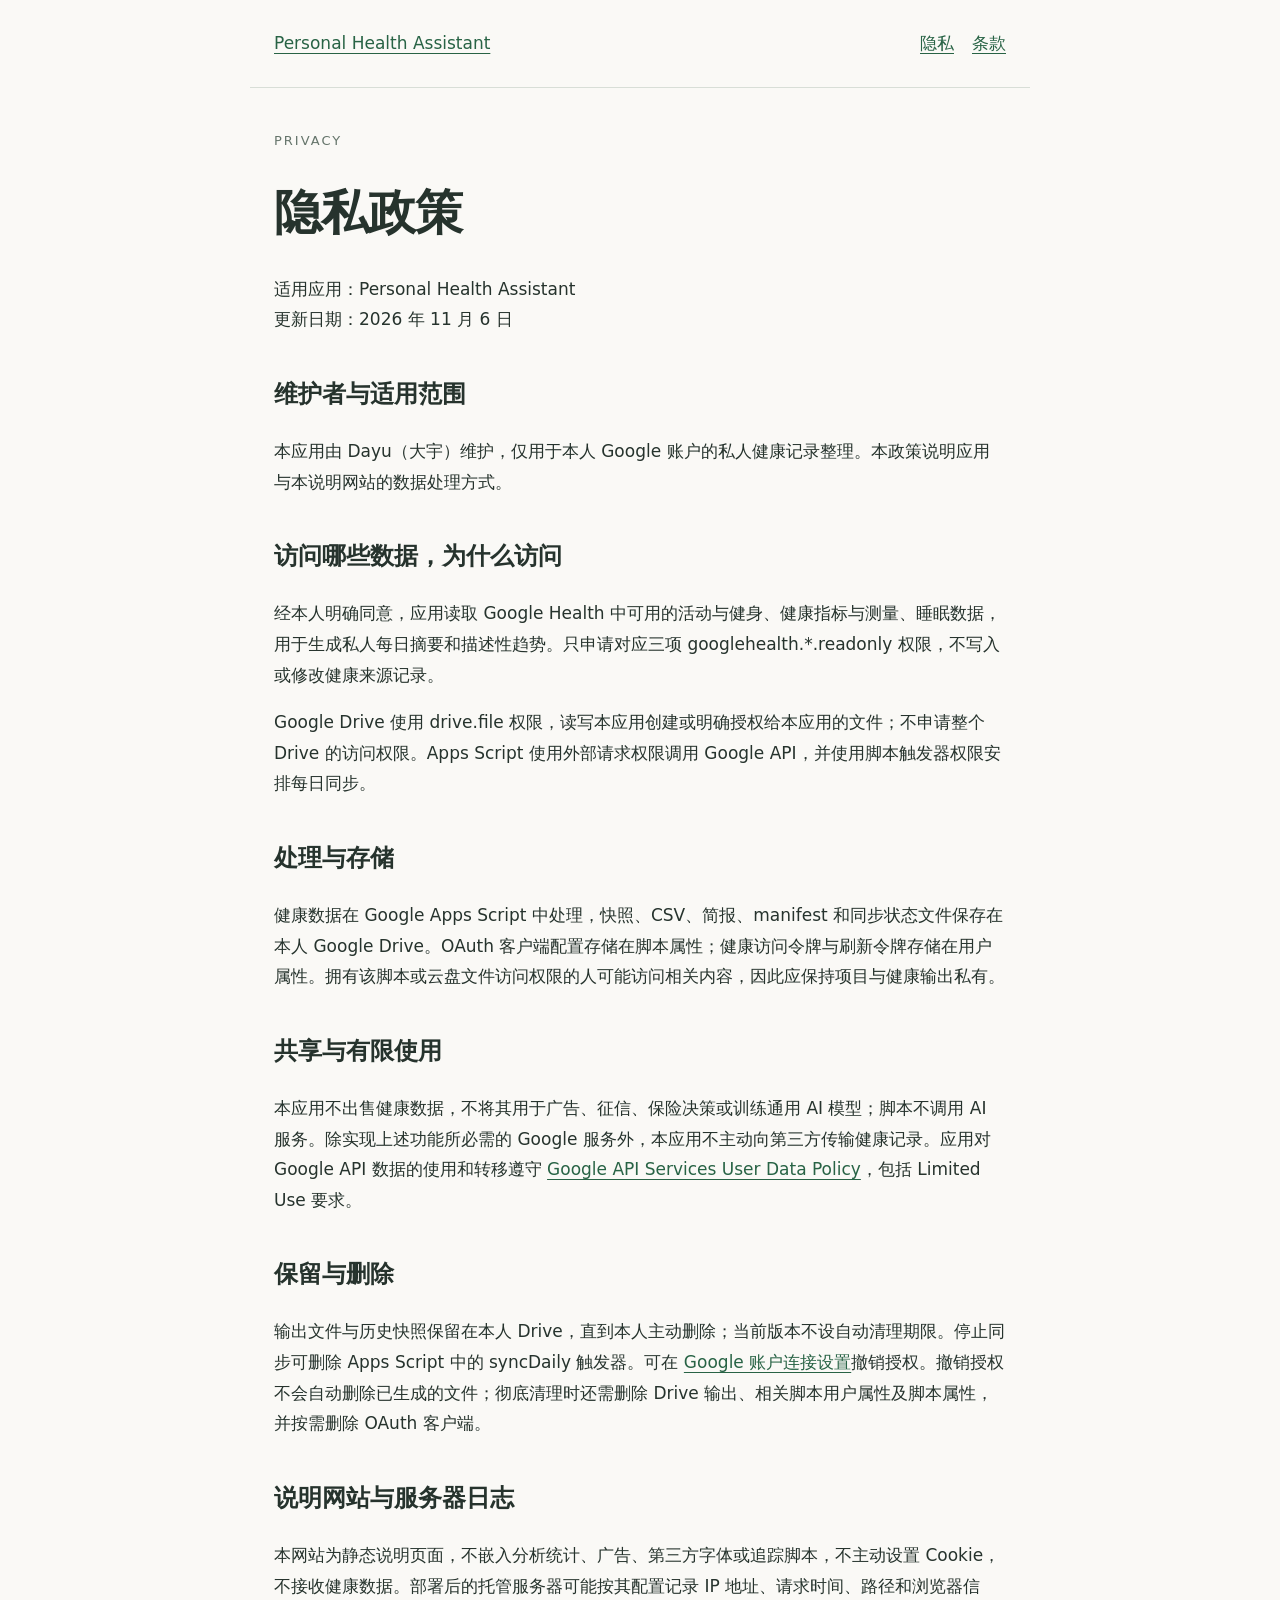
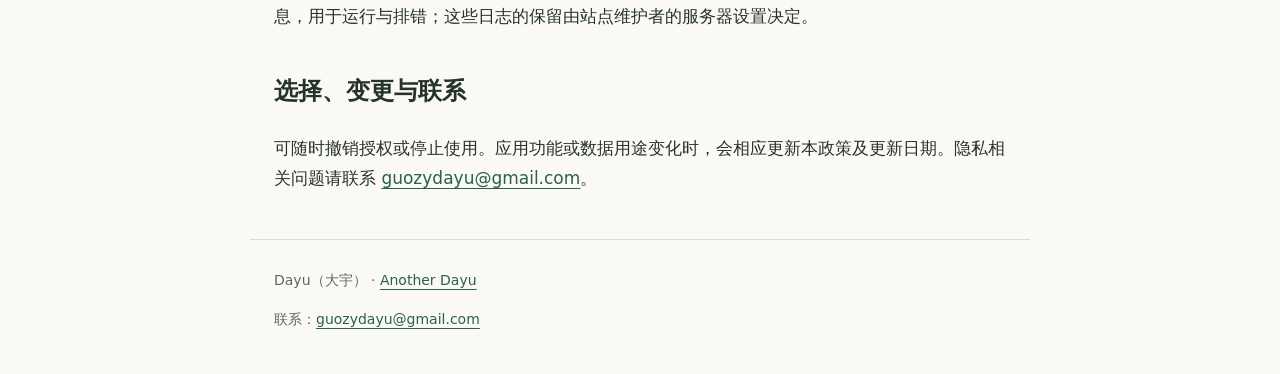
==== health-assistant-site/site/health-assistant/privacy/index.html @ e2cbdb7a "Add personal health assistant informational site and manual deployment guide" ====
<!doctype html><html lang="zh-CN"><head><meta charset="utf-8"><meta name="viewport" content="width=device-width,initial-scale=1"><meta name="description" content="Personal Health Assistant 个人健康助手的应用说明、隐私政策与使用条款。"><title>隐私政策 · Personal Health Assistant</title><link rel="canonical" href="https://anotherdayu.com/health-assistant/privacy/"><link rel="stylesheet" href="../style.css"></head><body><a class="skip" href="#main">跳到正文</a><header><a href="../">Personal Health Assistant</a><nav aria-label="页面导航"><a href="../privacy/">隐私</a><a href="../terms/">条款</a></nav></header><main id="main"><p class="eyebrow">PRIVACY</p><h1>隐私政策</h1><p>适用应用：Personal Health Assistant<br>更新日期：2026 年 11 月 6 日</p><h2>维护者与适用范围</h2><p>本应用由 Dayu（大宇）维护，仅用于本人 Google 账户的私人健康记录整理。本政策说明应用与本说明网站的数据处理方式。</p><h2>访问哪些数据，为什么访问</h2><p>经本人明确同意，应用读取 Google Health 中可用的活动与健身、健康指标与测量、睡眠数据，用于生成私人每日摘要和描述性趋势。只申请对应三项 googlehealth.*.readonly 权限，不写入或修改健康来源记录。</p><p>Google Drive 使用 drive.file 权限，读写本应用创建或明确授权给本应用的文件；不申请整个 Drive 的访问权限。Apps Script 使用外部请求权限调用 Google API，并使用脚本触发器权限安排每日同步。</p><h2>处理与存储</h2><p>健康数据在 Google Apps Script 中处理，快照、CSV、简报、manifest 和同步状态文件保存在本人 Google Drive。OAuth 客户端配置存储在脚本属性；健康访问令牌与刷新令牌存储在用户属性。拥有该脚本或云盘文件访问权限的人可能访问相关内容，因此应保持项目与健康输出私有。</p><h2>共享与有限使用</h2><p>本应用不出售健康数据，不将其用于广告、征信、保险决策或训练通用 AI 模型；脚本不调用 AI 服务。除实现上述功能所必需的 Google 服务外，本应用不主动向第三方传输健康记录。应用对 Google API 数据的使用和转移遵守 <a href="https://developers.google.com/terms/api-services-user-data-policy">Google API Services User Data Policy</a>，包括 Limited Use 要求。</p><h2>保留与删除</h2><p>输出文件与历史快照保留在本人 Drive，直到本人主动删除；当前版本不设自动清理期限。停止同步可删除 Apps Script 中的 syncDaily 触发器。可在 <a href="https://myaccount.google.com/connections">Google 账户连接设置</a>撤销授权。撤销授权不会自动删除已生成的文件；彻底清理时还需删除 Drive 输出、相关脚本用户属性及脚本属性，并按需删除 OAuth 客户端。</p><h2>说明网站与服务器日志</h2><p>本网站为静态说明页面，不嵌入分析统计、广告、第三方字体或追踪脚本，不主动设置 Cookie，不接收健康数据。部署后的托管服务器可能按其配置记录 IP 地址、请求时间、路径和浏览器信息，用于运行与排错；这些日志的保留由站点维护者的服务器设置决定。</p><h2>选择、变更与联系</h2><p>可随时撤销授权或停止使用。应用功能或数据用途变化时，会相应更新本政策及更新日期。隐私相关问题请联系 <a href="mailto:guozydayu@gmail.com">guozydayu@gmail.com</a>。</p></main><footer>Dayu（大宇） · <a href="https://anotherdayu.com/">Another Dayu</a><p>联系：<a href="mailto:guozydayu@gmail.com">guozydayu@gmail.com</a></p></footer></body></html>
---- health-assistant-site/site/health-assistant/style.css ----
*{box-sizing:border-box}body{margin:0;background:#faf9f6;color:#26332d;font:17px/1.8 system-ui,-apple-system,"PingFang SC",sans-serif}main,header,footer{max-width:780px;margin:auto;padding:28px 24px}header{display:flex;justify-content:space-between;border-bottom:1px solid #d8ded7}nav{display:flex;gap:18px;flex-wrap:wrap}a{color:#286345;text-underline-offset:4px}h1{font-size:clamp(32px,6vw,48px);line-height:1.2;letter-spacing:-1px}h2{font-size:24px;margin-top:38px}p,li{max-width:68ch}.eyebrow{font-size:13px;letter-spacing:2px;color:#64746a}.note{border-left:3px solid #73917f;padding:12px 18px;background:#eef2ec}footer{border-top:1px solid #d8ded7;font-size:14px;color:#59685e}.skip{position:absolute;left:-9999px}.skip:focus{left:10px;top:10px;background:white;padding:8px}:focus-visible{outline:3px solid #bb702d;outline-offset:4px}@media(max-width:540px){header{display:block}nav{margin-top:12px}main{padding-top:16px}}
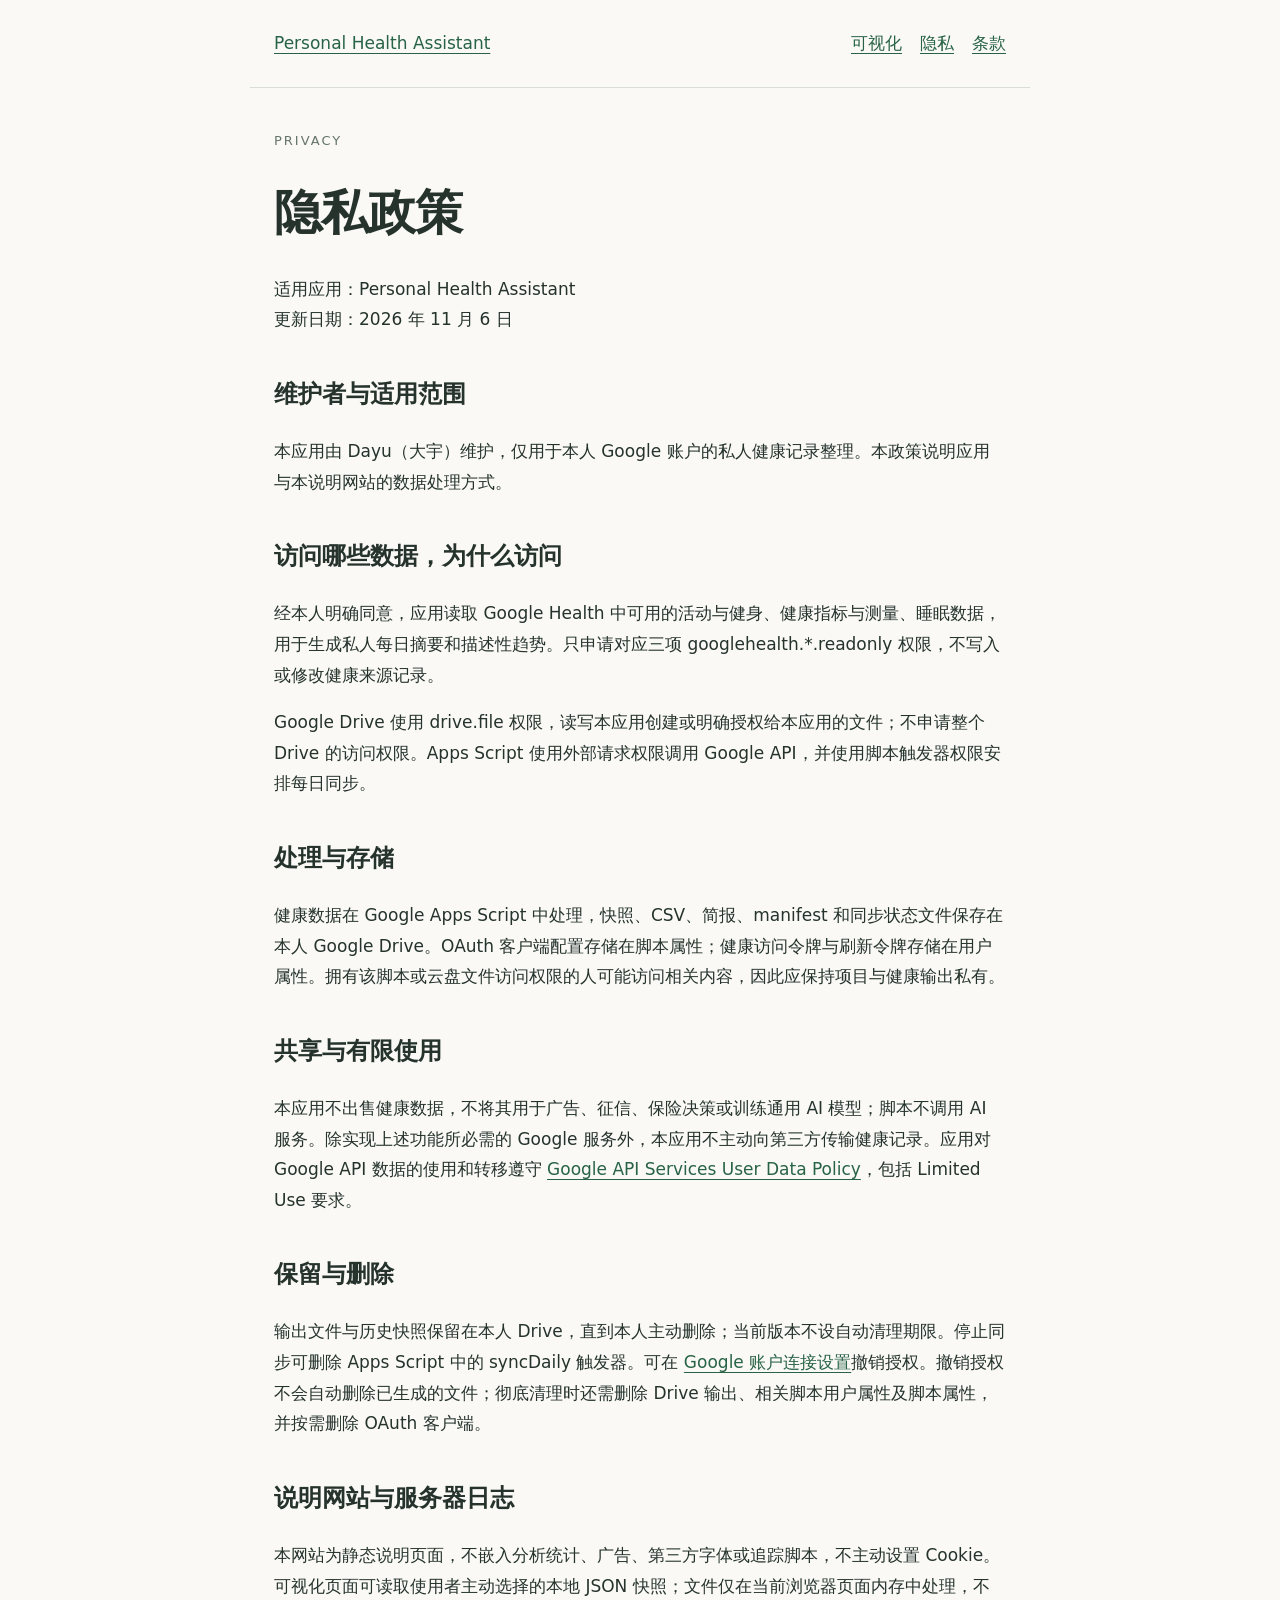
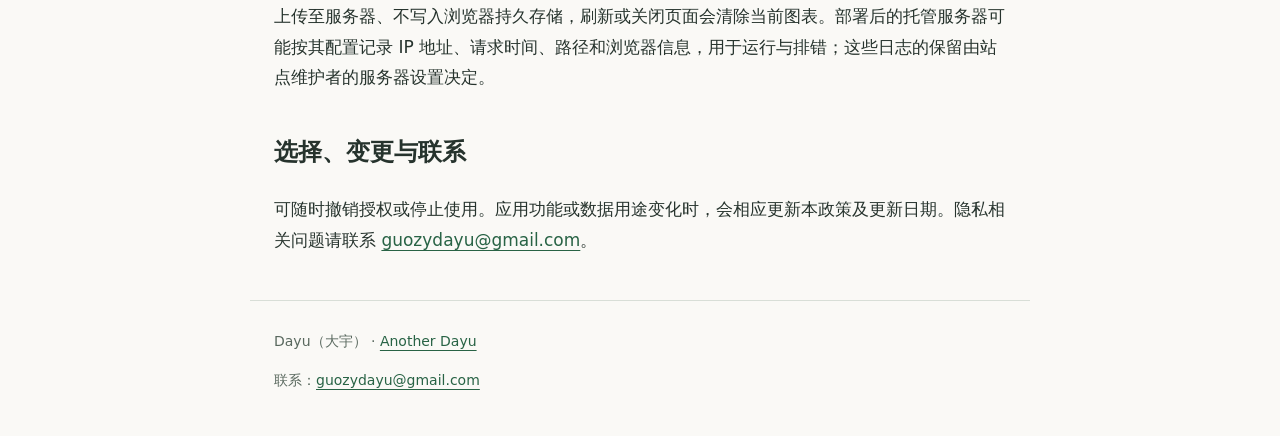
==== commit 40709b9e: "Configure health subdomain, add local snapshot charts and VPS deployment instructions" ====
--- a/health-assistant-site/site/health-assistant/privacy/index.html
+++ b/health-assistant-site/site/health-assistant/privacy/index.html
@@ -1 +1 @@
-<!doctype html><html lang="zh-CN"><head><meta charset="utf-8"><meta name="viewport" content="width=device-width,initial-scale=1"><meta name="description" content="Personal Health Assistant 个人健康助手的应用说明、隐私政策与使用条款。"><title>隐私政策 · Personal Health Assistant</title><link rel="canonical" href="https://anotherdayu.com/health-assistant/privacy/"><link rel="stylesheet" href="../style.css"></head><body><a class="skip" href="#main">跳到正文</a><header><a href="../">Personal Health Assistant</a><nav aria-label="页面导航"><a href="../privacy/">隐私</a><a href="../terms/">条款</a></nav></header><main id="main"><p class="eyebrow">PRIVACY</p><h1>隐私政策</h1><p>适用应用：Personal Health Assistant<br>更新日期：2026 年 11 月 6 日</p><h2>维护者与适用范围</h2><p>本应用由 Dayu（大宇）维护，仅用于本人 Google 账户的私人健康记录整理。本政策说明应用与本说明网站的数据处理方式。</p><h2>访问哪些数据，为什么访问</h2><p>经本人明确同意，应用读取 Google Health 中可用的活动与健身、健康指标与测量、睡眠数据，用于生成私人每日摘要和描述性趋势。只申请对应三项 googlehealth.*.readonly 权限，不写入或修改健康来源记录。</p><p>Google Drive 使用 drive.file 权限，读写本应用创建或明确授权给本应用的文件；不申请整个 Drive 的访问权限。Apps Script 使用外部请求权限调用 Google API，并使用脚本触发器权限安排每日同步。</p><h2>处理与存储</h2><p>健康数据在 Google Apps Script 中处理，快照、CSV、简报、manifest 和同步状态文件保存在本人 Google Drive。OAuth 客户端配置存储在脚本属性；健康访问令牌与刷新令牌存储在用户属性。拥有该脚本或云盘文件访问权限的人可能访问相关内容，因此应保持项目与健康输出私有。</p><h2>共享与有限使用</h2><p>本应用不出售健康数据，不将其用于广告、征信、保险决策或训练通用 AI 模型；脚本不调用 AI 服务。除实现上述功能所必需的 Google 服务外，本应用不主动向第三方传输健康记录。应用对 Google API 数据的使用和转移遵守 <a href="https://developers.google.com/terms/api-services-user-data-policy">Google API Services User Data Policy</a>，包括 Limited Use 要求。</p><h2>保留与删除</h2><p>输出文件与历史快照保留在本人 Drive，直到本人主动删除；当前版本不设自动清理期限。停止同步可删除 Apps Script 中的 syncDaily 触发器。可在 <a href="https://myaccount.google.com/connections">Google 账户连接设置</a>撤销授权。撤销授权不会自动删除已生成的文件；彻底清理时还需删除 Drive 输出、相关脚本用户属性及脚本属性，并按需删除 OAuth 客户端。</p><h2>说明网站与服务器日志</h2><p>本网站为静态说明页面，不嵌入分析统计、广告、第三方字体或追踪脚本，不主动设置 Cookie，不接收健康数据。部署后的托管服务器可能按其配置记录 IP 地址、请求时间、路径和浏览器信息，用于运行与排错；这些日志的保留由站点维护者的服务器设置决定。</p><h2>选择、变更与联系</h2><p>可随时撤销授权或停止使用。应用功能或数据用途变化时，会相应更新本政策及更新日期。隐私相关问题请联系 <a href="mailto:guozydayu@gmail.com">guozydayu@gmail.com</a>。</p></main><footer>Dayu（大宇） · <a href="https://anotherdayu.com/">Another Dayu</a><p>联系：<a href="mailto:guozydayu@gmail.com">guozydayu@gmail.com</a></p></footer></body></html>+<!doctype html><html lang="zh-CN"><head><meta charset="utf-8"><meta name="viewport" content="width=device-width,initial-scale=1"><meta name="description" content="Personal Health Assistant 个人健康助手的应用说明、隐私政策与使用条款。"><title>隐私政策 · Personal Health Assistant</title><link rel="canonical" href="https://health.anotherdayu.com/privacy/"><link rel="stylesheet" href="../style.css"></head><body><a class="skip" href="#main">跳到正文</a><header><a href="../">Personal Health Assistant</a><nav aria-label="页面导航"><a href="../visualize/">可视化</a><a href="../privacy/">隐私</a><a href="../terms/">条款</a></nav></header><main id="main"><p class="eyebrow">PRIVACY</p><h1>隐私政策</h1><p>适用应用：Personal Health Assistant<br>更新日期：2026 年 11 月 6 日</p><h2>维护者与适用范围</h2><p>本应用由 Dayu（大宇）维护，仅用于本人 Google 账户的私人健康记录整理。本政策说明应用与本说明网站的数据处理方式。</p><h2>访问哪些数据，为什么访问</h2><p>经本人明确同意，应用读取 Google Health 中可用的活动与健身、健康指标与测量、睡眠数据，用于生成私人每日摘要和描述性趋势。只申请对应三项 googlehealth.*.readonly 权限，不写入或修改健康来源记录。</p><p>Google Drive 使用 drive.file 权限，读写本应用创建或明确授权给本应用的文件；不申请整个 Drive 的访问权限。Apps Script 使用外部请求权限调用 Google API，并使用脚本触发器权限安排每日同步。</p><h2>处理与存储</h2><p>健康数据在 Google Apps Script 中处理，快照、CSV、简报、manifest 和同步状态文件保存在本人 Google Drive。OAuth 客户端配置存储在脚本属性；健康访问令牌与刷新令牌存储在用户属性。拥有该脚本或云盘文件访问权限的人可能访问相关内容，因此应保持项目与健康输出私有。</p><h2>共享与有限使用</h2><p>本应用不出售健康数据，不将其用于广告、征信、保险决策或训练通用 AI 模型；脚本不调用 AI 服务。除实现上述功能所必需的 Google 服务外，本应用不主动向第三方传输健康记录。应用对 Google API 数据的使用和转移遵守 <a href="https://developers.google.com/terms/api-services-user-data-policy">Google API Services User Data Policy</a>，包括 Limited Use 要求。</p><h2>保留与删除</h2><p>输出文件与历史快照保留在本人 Drive，直到本人主动删除；当前版本不设自动清理期限。停止同步可删除 Apps Script 中的 syncDaily 触发器。可在 <a href="https://myaccount.google.com/connections">Google 账户连接设置</a>撤销授权。撤销授权不会自动删除已生成的文件；彻底清理时还需删除 Drive 输出、相关脚本用户属性及脚本属性，并按需删除 OAuth 客户端。</p><h2>说明网站与服务器日志</h2><p>本网站为静态说明页面，不嵌入分析统计、广告、第三方字体或追踪脚本，不主动设置 Cookie。可视化页面可读取使用者主动选择的本地 JSON 快照；文件仅在当前浏览器页面内存中处理，不上传至服务器、不写入浏览器持久存储，刷新或关闭页面会清除当前图表。部署后的托管服务器可能按其配置记录 IP 地址、请求时间、路径和浏览器信息，用于运行与排错；这些日志的保留由站点维护者的服务器设置决定。</p><h2>选择、变更与联系</h2><p>可随时撤销授权或停止使用。应用功能或数据用途变化时，会相应更新本政策及更新日期。隐私相关问题请联系 <a href="mailto:guozydayu@gmail.com">guozydayu@gmail.com</a>。</p></main><footer>Dayu（大宇） · <a href="https://anotherdayu.com/">Another Dayu</a><p>联系：<a href="mailto:guozydayu@gmail.com">guozydayu@gmail.com</a></p></footer></body></html>
--- a/health-assistant-site/site/health-assistant/style.css
+++ b/health-assistant-site/site/health-assistant/style.css
@@ -1 +1 @@
-*{box-sizing:border-box}body{margin:0;background:#faf9f6;color:#26332d;font:17px/1.8 system-ui,-apple-system,"PingFang SC",sans-serif}main,header,footer{max-width:780px;margin:auto;padding:28px 24px}header{display:flex;justify-content:space-between;border-bottom:1px solid #d8ded7}nav{display:flex;gap:18px;flex-wrap:wrap}a{color:#286345;text-underline-offset:4px}h1{font-size:clamp(32px,6vw,48px);line-height:1.2;letter-spacing:-1px}h2{font-size:24px;margin-top:38px}p,li{max-width:68ch}.eyebrow{font-size:13px;letter-spacing:2px;color:#64746a}.note{border-left:3px solid #73917f;padding:12px 18px;background:#eef2ec}footer{border-top:1px solid #d8ded7;font-size:14px;color:#59685e}.skip{position:absolute;left:-9999px}.skip:focus{left:10px;top:10px;background:white;padding:8px}:focus-visible{outline:3px solid #bb702d;outline-offset:4px}@media(max-width:540px){header{display:block}nav{margin-top:12px}main{padding-top:16px}}+*{box-sizing:border-box}body{margin:0;background:#faf9f6;color:#26332d;font:17px/1.8 system-ui,-apple-system,"PingFang SC",sans-serif}main,header,footer{max-width:780px;margin:auto;padding:28px 24px}header{display:flex;justify-content:space-between;border-bottom:1px solid #d8ded7}nav{display:flex;gap:18px;flex-wrap:wrap}a{color:#286345;text-underline-offset:4px}h1{font-size:clamp(32px,6vw,48px);line-height:1.2;letter-spacing:-1px}h2{font-size:24px;margin-top:38px}p,li{max-width:68ch}.eyebrow{font-size:13px;letter-spacing:2px;color:#64746a}.note{border-left:3px solid #73917f;padding:12px 18px;background:#eef2ec}footer{border-top:1px solid #d8ded7;font-size:14px;color:#59685e}.skip{position:absolute;left:-9999px}.skip:focus{left:10px;top:10px;background:white;padding:8px}:focus-visible{outline:3px solid #bb702d;outline-offset:4px}@media(max-width:540px){header{display:block}nav{margin-top:12px}main{padding-top:16px}}input,select,button{font:inherit;max-width:100%;padding:8px;margin:8px 0 18px;display:block}button{cursor:pointer;background:#eef2ec;border:1px solid #73917f;border-radius:5px}svg{width:100%;height:auto}.table-wrap{overflow:auto}table{border-collapse:collapse;width:100%;font-size:14px}th,td{text-align:left;border-bottom:1px solid #d8ded7;padding:8px}
